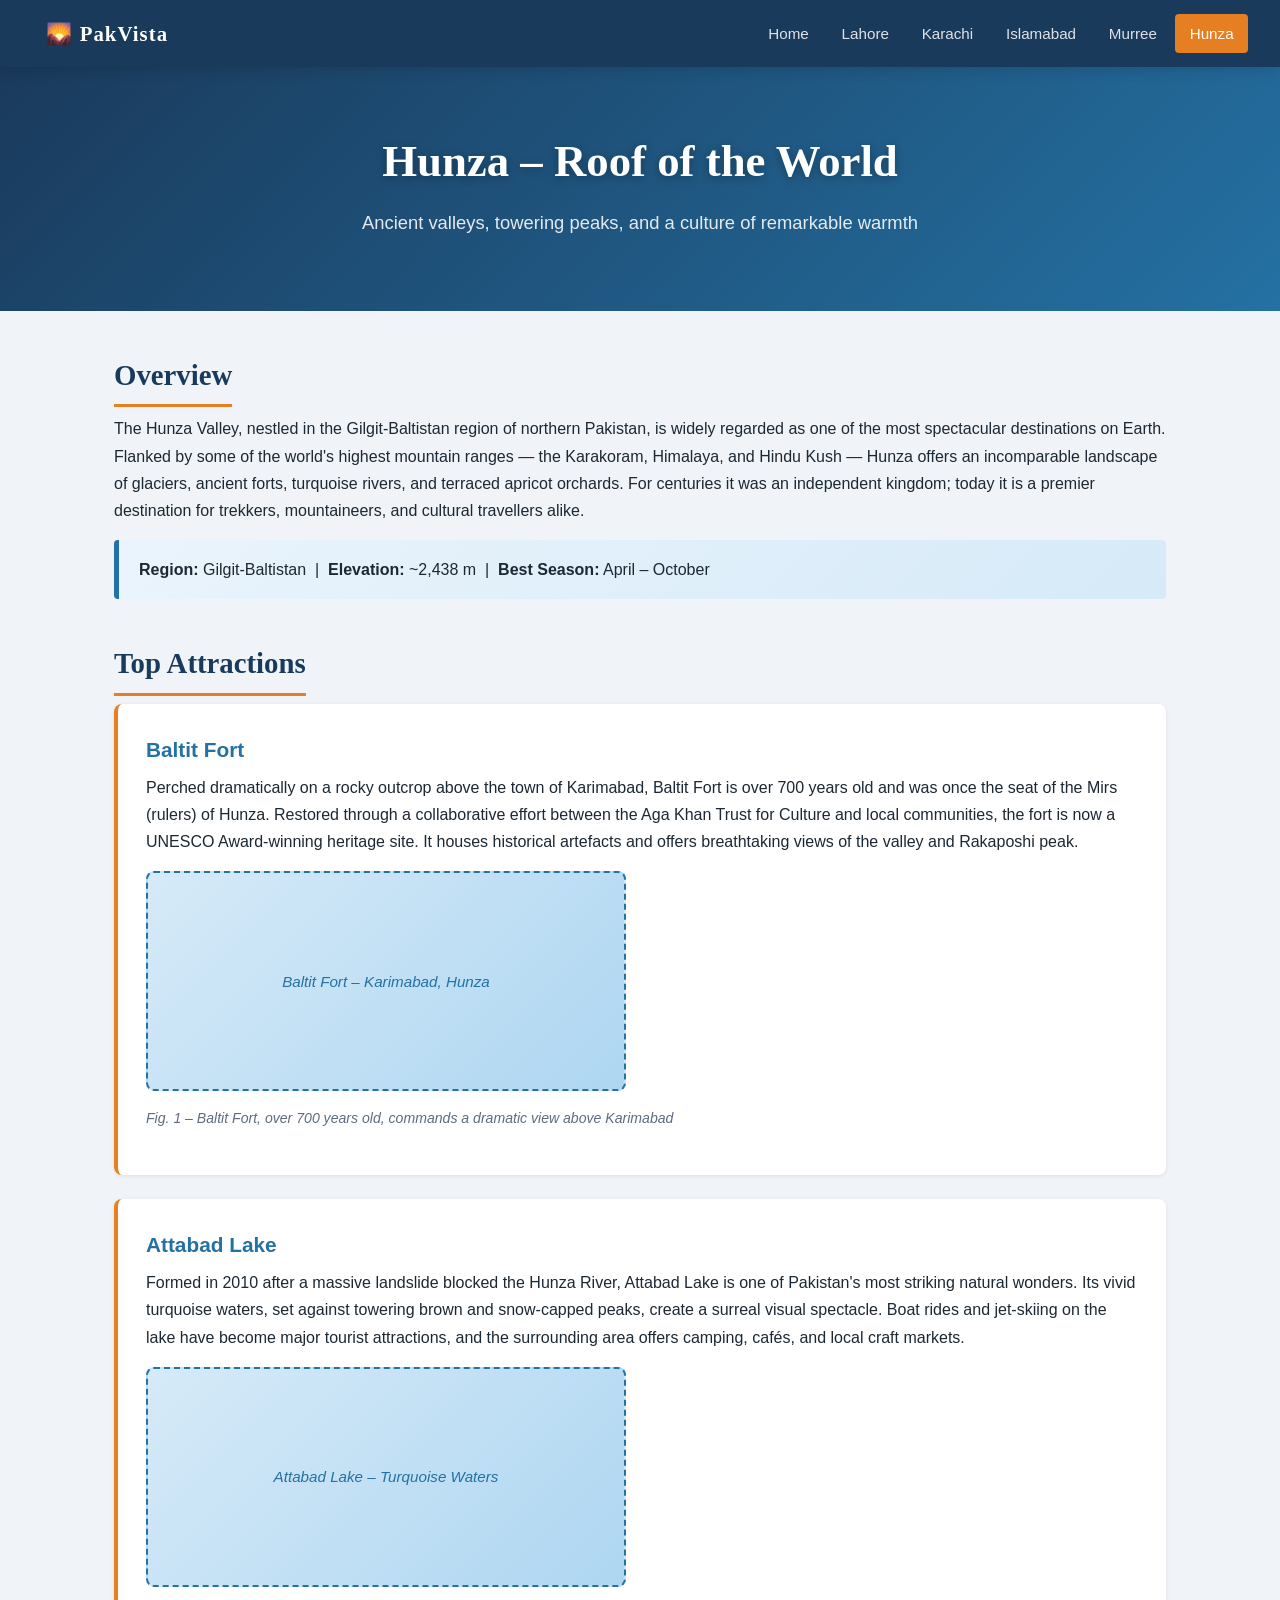
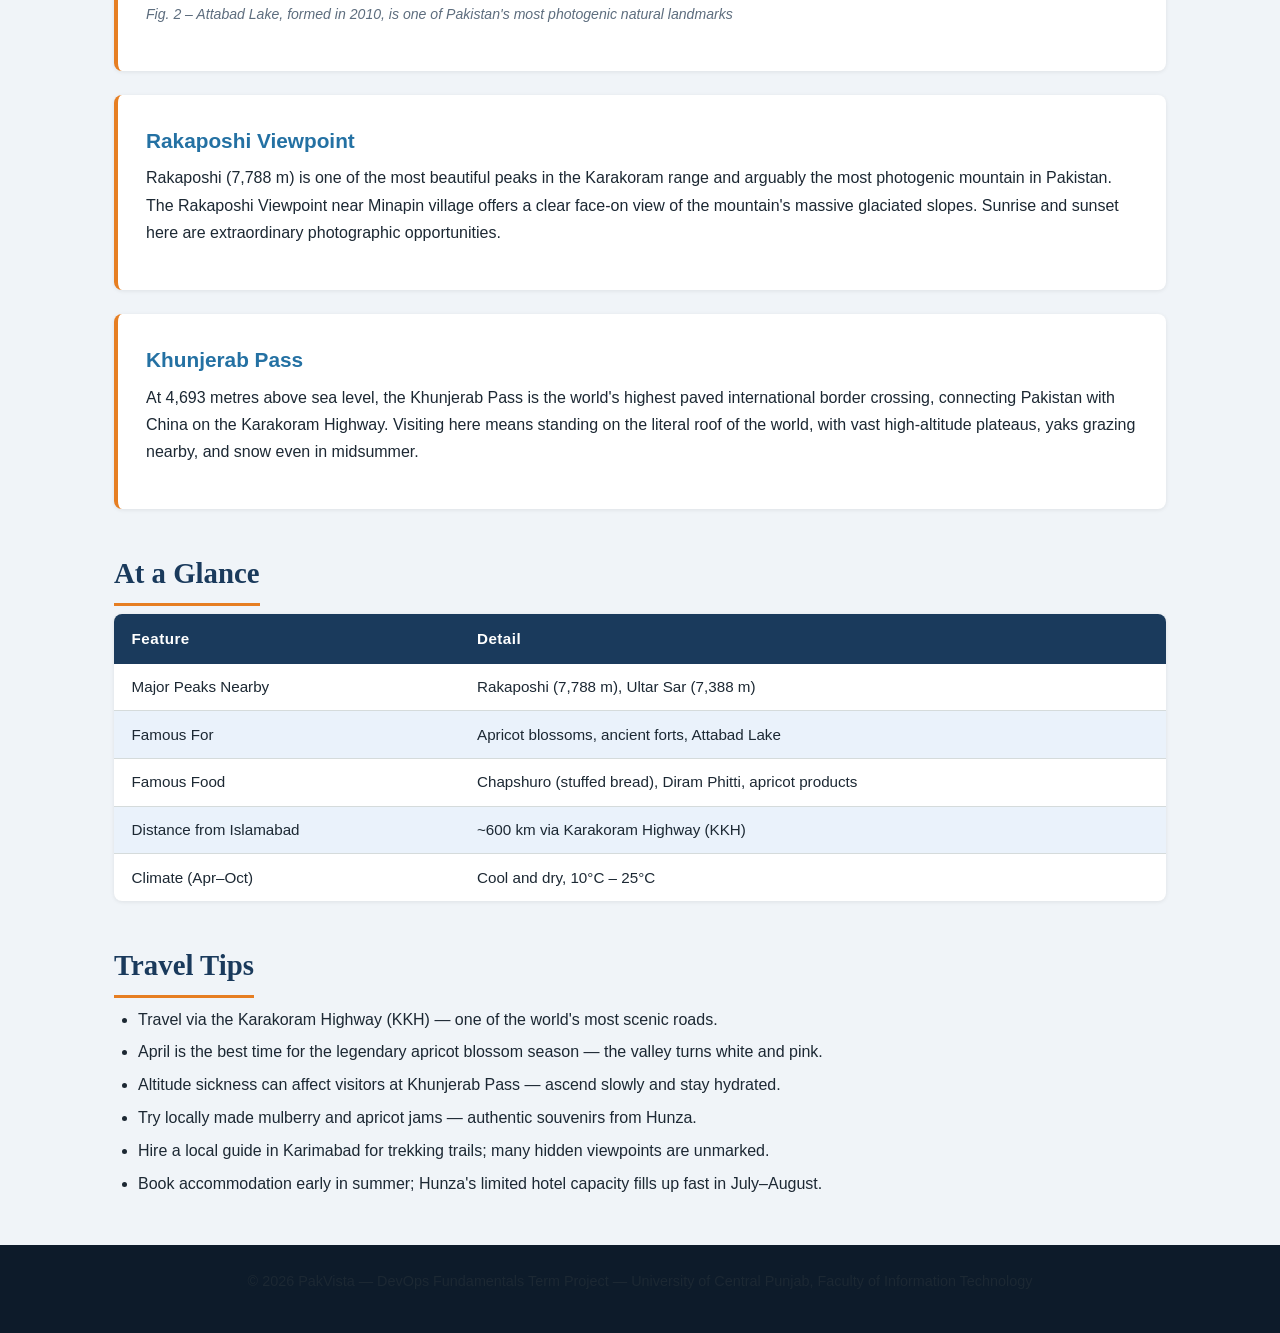
==== hunza.html @ dbedfa0e "Initial Commit" ====
<!DOCTYPE html>
<html lang="en">
<head>
  <meta charset="UTF-8">
  <meta name="viewport" content="width=device-width, initial-scale=1.0">
  <meta name="description" content="Explore Hunza Valley – Pakistan's crown jewel in Gilgit-Baltistan. Discover the Karakoram peaks, ancient forts, and apricot blossoms.">
  <title>Hunza – PakVista</title>
  <link rel="stylesheet" href="style.css">
</head>
<body>

  <nav class="nav-bar">
    <a href="index.html" class="nav-brand">🌄 PakVista</a>
    <a href="index.html">Home</a>
    <a href="lahore.html">Lahore</a>
    <a href="karachi.html">Karachi</a>
    <a href="islamabad.html">Islamabad</a>
    <a href="murree.html">Murree</a>
    <a href="hunza.html" class="active">Hunza</a>
  </nav>

  <header class="page-header">
    <h1>Hunza – Roof of the World</h1>
    <p class="tagline">Ancient valleys, towering peaks, and a culture of remarkable warmth</p>
  </header>

  <main>

    <section id="overview">
      <h2>Overview</h2>
      <p>
        The Hunza Valley, nestled in the Gilgit-Baltistan region of northern Pakistan, is widely
        regarded as one of the most spectacular destinations on Earth. Flanked by some of the
        world's highest mountain ranges — the Karakoram, Himalaya, and Hindu Kush — Hunza
        offers an incomparable landscape of glaciers, ancient forts, turquoise rivers, and
        terraced apricot orchards. For centuries it was an independent kingdom; today it is
        a premier destination for trekkers, mountaineers, and cultural travellers alike.
      </p>
      <div class="highlight-box">
        <strong>Region:</strong> Gilgit-Baltistan &nbsp;|&nbsp;
        <strong>Elevation:</strong> ~2,438 m &nbsp;|&nbsp;
        <strong>Best Season:</strong> April – October
      </div>
    </section>

    <section id="attractions">
      <h2>Top Attractions</h2>

      <article id="baltit-fort">
        <h3>Baltit Fort</h3>
        <p>
          Perched dramatically on a rocky outcrop above the town of Karimabad, Baltit Fort is
          over 700 years old and was once the seat of the Mirs (rulers) of Hunza. Restored
          through a collaborative effort between the Aga Khan Trust for Culture and local
          communities, the fort is now a UNESCO Award-winning heritage site. It houses
          historical artefacts and offers breathtaking views of the valley and Rakaposhi peak.
        </p>
        <figure>
          <div class="img-placeholder" aria-label="Baltit Fort on a rocky hill above Karimabad with Karakoram mountains behind">
            Baltit Fort – Karimabad, Hunza
          </div>
          <figcaption>Fig. 1 – Baltit Fort, over 700 years old, commands a dramatic view above Karimabad</figcaption>
        </figure>
      </article>

      <article id="attabad-lake">
        <h3>Attabad Lake</h3>
        <p>
          Formed in 2010 after a massive landslide blocked the Hunza River, Attabad Lake is
          one of Pakistan's most striking natural wonders. Its vivid turquoise waters, set
          against towering brown and snow-capped peaks, create a surreal visual spectacle.
          Boat rides and jet-skiing on the lake have become major tourist attractions, and the
          surrounding area offers camping, cafés, and local craft markets.
        </p>
        <figure>
          <div class="img-placeholder" aria-label="Attabad Lake with brilliant turquoise water surrounded by mountain cliffs">
            Attabad Lake – Turquoise Waters
          </div>
          <figcaption>Fig. 2 – Attabad Lake, formed in 2010, is one of Pakistan's most photogenic natural landmarks</figcaption>
        </figure>
      </article>

      <article id="rakaposhi-viewpoint">
        <h3>Rakaposhi Viewpoint</h3>
        <p>
          Rakaposhi (7,788 m) is one of the most beautiful peaks in the Karakoram range and
          arguably the most photogenic mountain in Pakistan. The Rakaposhi Viewpoint near
          Minapin village offers a clear face-on view of the mountain's massive glaciated
          slopes. Sunrise and sunset here are extraordinary photographic opportunities.
        </p>
      </article>

      <article id="khunjerab-pass">
        <h3>Khunjerab Pass</h3>
        <p>
          At 4,693 metres above sea level, the Khunjerab Pass is the world's highest paved
          international border crossing, connecting Pakistan with China on the Karakoram
          Highway. Visiting here means standing on the literal roof of the world, with vast
          high-altitude plateaus, yaks grazing nearby, and snow even in midsummer.
        </p>
      </article>
    </section>

    <section id="highlights-table">
      <h2>At a Glance</h2>
      <table>
        <thead>
          <tr><th>Feature</th><th>Detail</th></tr>
        </thead>
        <tbody>
          <tr><td>Major Peaks Nearby</td><td>Rakaposhi (7,788 m), Ultar Sar (7,388 m)</td></tr>
          <tr><td>Famous For</td><td>Apricot blossoms, ancient forts, Attabad Lake</td></tr>
          <tr><td>Famous Food</td><td>Chapshuro (stuffed bread), Diram Phitti, apricot products</td></tr>
          <tr><td>Distance from Islamabad</td><td>~600 km via Karakoram Highway (KKH)</td></tr>
          <tr><td>Climate (Apr–Oct)</td><td>Cool and dry, 10°C – 25°C</td></tr>
        </tbody>
      </table>
    </section>

    <section id="travel-tips">
      <h2>Travel Tips</h2>
      <ul>
        <li>Travel via the Karakoram Highway (KKH) — one of the world's most scenic roads.</li>
        <li>April is the best time for the legendary apricot blossom season — the valley turns white and pink.</li>
        <li>Altitude sickness can affect visitors at Khunjerab Pass — ascend slowly and stay hydrated.</li>
        <li>Try locally made mulberry and apricot jams — authentic souvenirs from Hunza.</li>
        <li>Hire a local guide in Karimabad for trekking trails; many hidden viewpoints are unmarked.</li>
        <li>Book accommodation early in summer; Hunza's limited hotel capacity fills up fast in July–August.</li>
      </ul>
    </section>

  </main>

  <footer>
    <p>
      &copy; 2026 PakVista &mdash; DevOps Fundamentals Term Project &mdash;
      University of Central Punjab, Faculty of Information Technology
    </p>
  </footer>

</body>
</html>
---- style.css ----
/* ============================================================
   PakVista – Shared Stylesheet
   All pages must link to this file. Do NOT create separate CSS files.
   Inline <style> blocks are allowed only for minor page-specific overrides.
   ============================================================ */

/* ── CSS Custom Properties (Design Tokens) ─────────────────── */
:root {
  --color-primary:      #1a3a5c;
  --color-secondary:    #2471a3;
  --color-accent:       #e67e22;
  --color-accent-dark:  #ca6f1e;
  --color-bg:           #f0f4f8;
  --color-surface:      #ffffff;
  --color-text:         #1c2833;
  --color-text-muted:   #5d6d7e;
  --color-border:       #d5dbdb;
  --color-white:        #ffffff;
  --color-footer-bg:    #0d1b2a;

  --font-main:    'Segoe UI', Tahoma, Geneva, Verdana, sans-serif;
  --font-heading: Georgia, 'Times New Roman', serif;

  --shadow-sm:  0 1px 4px rgba(0, 0, 0, 0.08);
  --shadow-md:  0 4px 12px rgba(0, 0, 0, 0.12);
  --shadow-lg:  0 8px 24px rgba(0, 0, 0, 0.15);

  --radius-sm: 4px;
  --radius-md: 8px;
  --radius-lg: 16px;

  --transition: 0.25s ease;
}

/* ── Reset & Base ───────────────────────────────────────────── */
*, *::before, *::after {
  box-sizing: border-box;
  margin: 0;
  padding: 0;
}

body {
  font-family: var(--font-main);
  background-color: var(--color-bg);
  color: var(--color-text);
  line-height: 1.7;
  font-size: 1rem;
}

/* ── Typography ─────────────────────────────────────────────── */
h1 {
  font-family: var(--font-heading);
  font-size: 2.4rem;
  color: var(--color-primary);
  margin-bottom: 0.5rem;
}
h2 {
  font-family: var(--font-heading);
  font-size: 1.8rem;
  color: var(--color-primary);
  margin-bottom: 0.5rem;
  border-bottom: 3px solid var(--color-accent);
  padding-bottom: 0.3rem;
  display: inline-block;
}
h3 {
  font-size: 1.3rem;
  color: var(--color-secondary);
  margin-bottom: 0.4rem;
}
p {
  margin-bottom: 1rem;
  color: var(--color-text);
}
a {
  color: var(--color-secondary);
  text-decoration: none;
  transition: color var(--transition);
}
a:hover {
  color: var(--color-accent);
  text-decoration: underline;
}
ul, ol {
  padding-left: 1.5rem;
  margin-bottom: 1rem;
}
li {
  margin-bottom: 0.35rem;
}

/* ── Navigation Bar ─────────────────────────────────────────── */
.nav-bar {
  background-color: var(--color-primary);
  display: flex;
  align-items: center;
  flex-wrap: wrap;
  gap: 0.25rem;
  padding: 0.6rem 2rem;
  box-shadow: var(--shadow-md);
  position: sticky;
  top: 0;
  z-index: 100;
}
.nav-bar .nav-brand {
  font-family: var(--font-heading);
  font-size: 1.3rem;
  color: var(--color-white);
  font-weight: 700;
  letter-spacing: 0.05em;
  margin-right: auto;
  text-decoration: none;
}
.nav-bar a {
  color: rgba(255, 255, 255, 0.85);
  font-weight: 500;
  font-size: 0.95rem;
  padding: 0.4rem 0.9rem;
  border-radius: var(--radius-sm);
  transition: background var(--transition), color var(--transition);
  text-decoration: none;
}
.nav-bar a:hover,
.nav-bar a.active {
  background-color: var(--color-accent);
  color: var(--color-white);
  text-decoration: none;
}

/* ── Header / Hero ──────────────────────────────────────────── */
header.page-header {
  background: linear-gradient(135deg, var(--color-primary) 0%, var(--color-secondary) 100%);
  color: var(--color-white);
  padding: 3.5rem 2rem;
  text-align: center;
}
header.page-header h1 {
  color: var(--color-white);
  font-size: 2.8rem;
  text-shadow: 0 2px 8px rgba(0, 0, 0, 0.3);
}
header.page-header p.tagline {
  font-size: 1.15rem;
  color: rgba(255, 255, 255, 0.88);
  margin-top: 0.5rem;
}

/* ── Main Content ───────────────────────────────────────────── */
main {
  max-width: 1100px;
  margin: 2.5rem auto;
  padding: 0 1.5rem;
}

section {
  margin-bottom: 2.5rem;
}

article {
  background: var(--color-surface);
  border-radius: var(--radius-md);
  padding: 1.75rem;
  box-shadow: var(--shadow-sm);
  margin-bottom: 1.5rem;
  border-left: 4px solid var(--color-accent);
  transition: box-shadow var(--transition);
}
article:hover {
  box-shadow: var(--shadow-md);
}

/* ── Tables ─────────────────────────────────────────────────── */
table {
  width: 100%;
  border-collapse: collapse;
  margin-bottom: 1.5rem;
  background: var(--color-surface);
  border-radius: var(--radius-md);
  overflow: hidden;
  box-shadow: var(--shadow-sm);
}
th {
  background-color: var(--color-primary);
  color: var(--color-white);
  padding: 0.75rem 1.1rem;
  text-align: left;
  font-size: 0.95rem;
  letter-spacing: 0.03em;
}
td {
  padding: 0.65rem 1.1rem;
  border-bottom: 1px solid var(--color-border);
  font-size: 0.95rem;
}
tr:last-child td {
  border-bottom: none;
}
tr:nth-child(even) td {
  background-color: #eaf2fb;
}
tr:hover td {
  background-color: #d6eaf8;
}

/* ── Image Placeholder ──────────────────────────────────────── */
.img-placeholder {
  width: 100%;
  max-width: 480px;
  height: 220px;
  background: linear-gradient(135deg, #d6eaf8 0%, #aed6f1 100%);
  border: 2px dashed var(--color-secondary);
  border-radius: var(--radius-md);
  display: flex;
  align-items: center;
  justify-content: center;
  font-style: italic;
  color: var(--color-secondary);
  font-size: 0.95rem;
  margin: 1rem 0;
}

figure {
  margin: 1rem 0;
}
figcaption {
  font-size: 0.88rem;
  color: var(--color-text-muted);
  margin-top: 0.4rem;
  font-style: italic;
}

/* ── Info Cards (optional utility) ─────────────────────────── */
.card-grid {
  display: grid;
  grid-template-columns: repeat(auto-fit, minmax(260px, 1fr));
  gap: 1.25rem;
  margin-top: 1.25rem;
}
.card {
  background: var(--color-surface);
  border-radius: var(--radius-md);
  padding: 1.5rem;
  box-shadow: var(--shadow-sm);
  border-top: 4px solid var(--color-accent);
  transition: transform var(--transition), box-shadow var(--transition);
}
.card:hover {
  transform: translateY(-3px);
  box-shadow: var(--shadow-md);
}
.card h3 {
  margin-bottom: 0.6rem;
}

/* ── Highlight Box ──────────────────────────────────────────── */
.highlight-box {
  background: linear-gradient(135deg, #eaf4fc 0%, #d6eaf8 100%);
  border-left: 5px solid var(--color-secondary);
  border-radius: var(--radius-sm);
  padding: 1rem 1.25rem;
  margin: 1rem 0;
  color: var(--color-text);
}

/* ── Footer ─────────────────────────────────────────────────── */
footer {
  background-color: var(--color-footer-bg);
  color: rgba(255, 255, 255, 0.75);
  text-align: center;
  padding: 1.5rem 1rem;
  margin-top: 3rem;
  font-size: 0.9rem;
}
footer a {
  color: var(--color-accent);
}
footer a:hover {
  color: var(--color-accent-dark);
}

/* ── Responsive ─────────────────────────────────────────────── */
@media (max-width: 768px) {
  h1               { font-size: 1.8rem; }
  h2               { font-size: 1.4rem; }
  .nav-bar         { padding: 0.6rem 1rem; gap: 0.4rem; }
  .nav-bar .nav-brand { width: 100%; margin-bottom: 0.4rem; }
  header.page-header { padding: 2rem 1rem; }
  header.page-header h1 { font-size: 2rem; }
  main             { padding: 0 1rem; }
}
@media (max-width: 480px) {
  .nav-bar a       { font-size: 0.85rem; padding: 0.35rem 0.6rem; }
  .card-grid       { grid-template-columns: 1fr; }
}
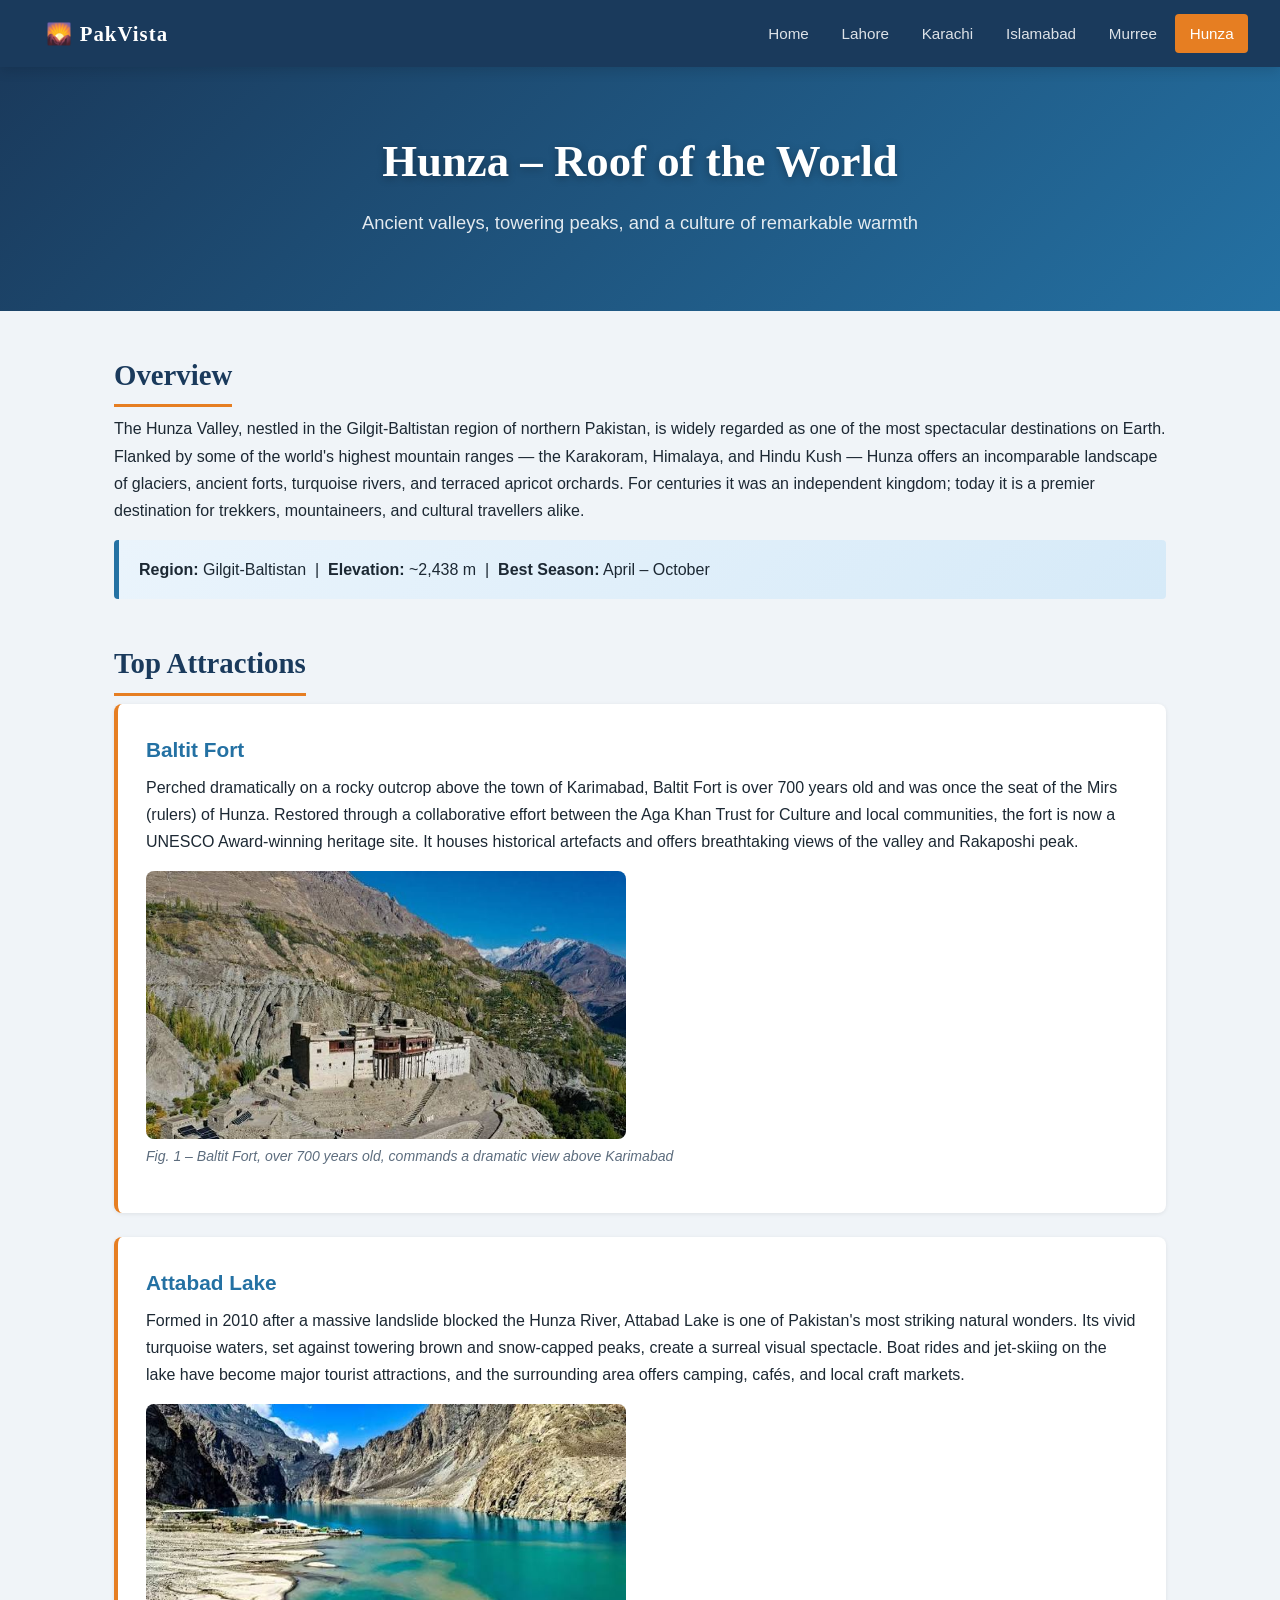
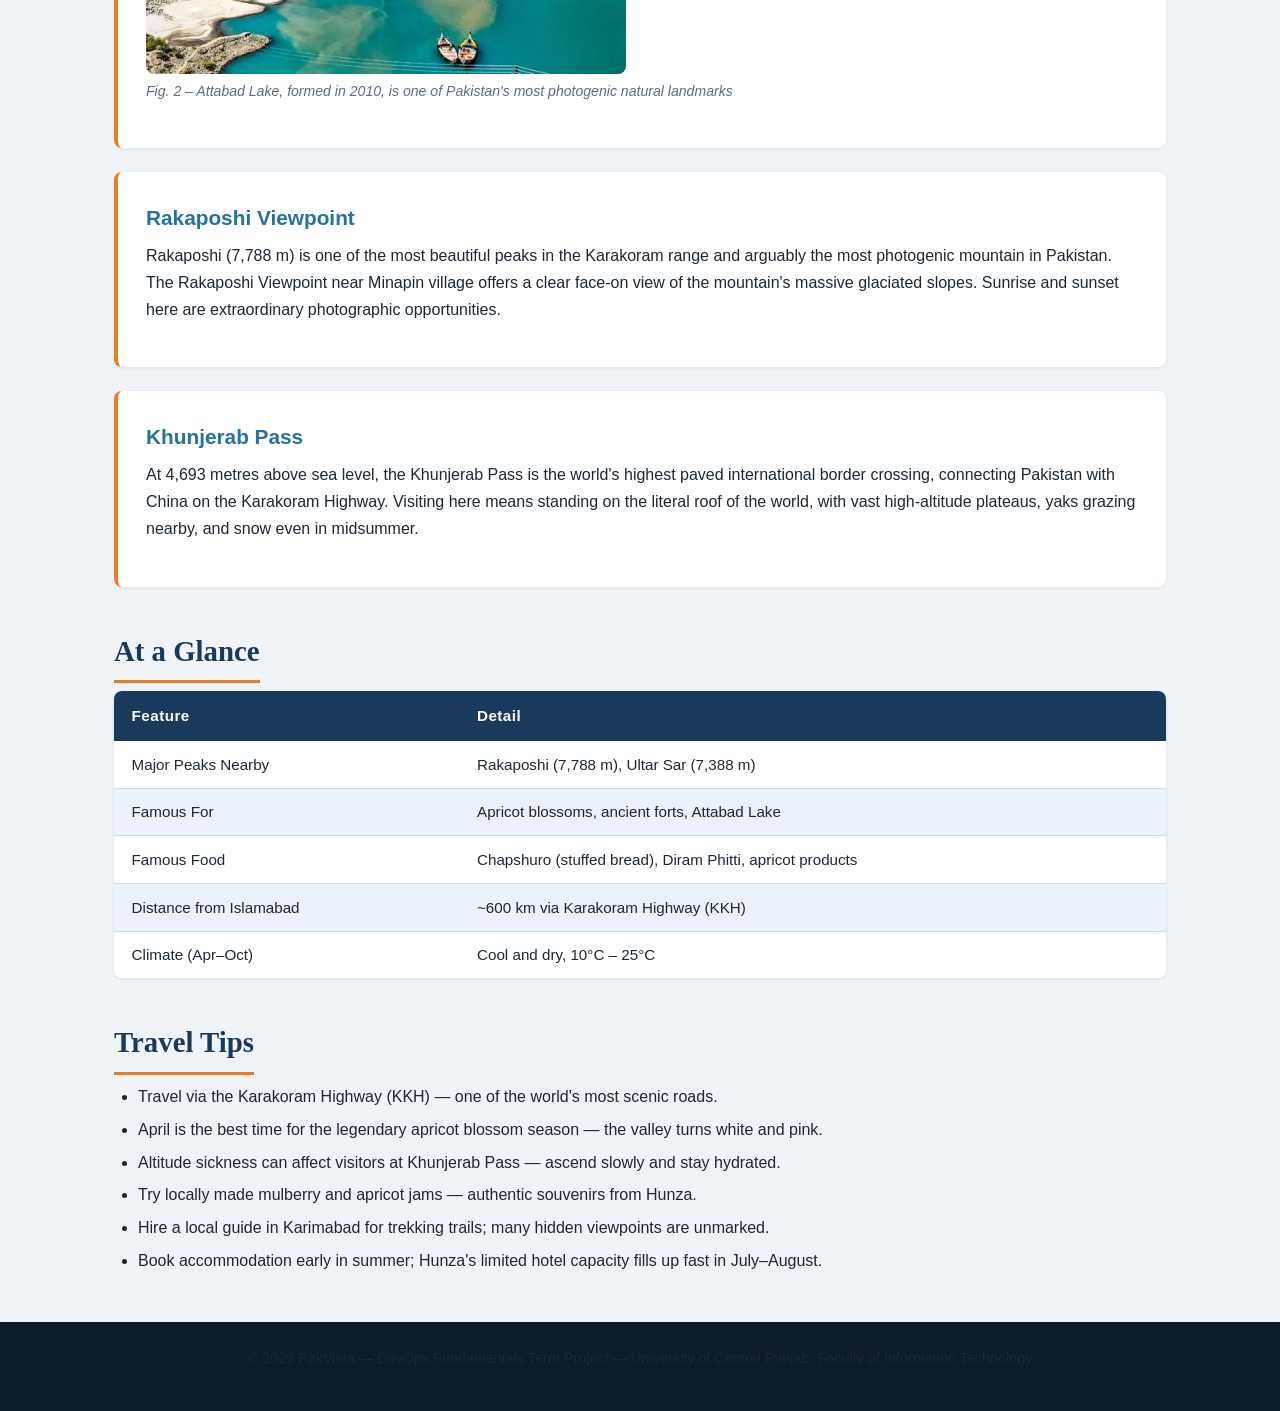
==== commit ac8d7e47: "Add real images for all destination pages and update Dockerfile" ====
--- a/hunza.html
+++ b/hunza.html
@@ -56,9 +56,9 @@
           historical artefacts and offers breathtaking views of the valley and Rakaposhi peak.
         </p>
         <figure>
-          <div class="img-placeholder" aria-label="Baltit Fort on a rocky hill above Karimabad with Karakoram mountains behind">
-            Baltit Fort – Karimabad, Hunza
-          </div>
+          <img src="images/baltit-fort.jpg"
+               alt="Baltit Fort on a rocky hill above Karimabad with Karakoram mountains behind"
+               style="width:100%; max-width:480px; border-radius:8px; display:block;">
           <figcaption>Fig. 1 – Baltit Fort, over 700 years old, commands a dramatic view above Karimabad</figcaption>
         </figure>
       </article>
@@ -73,9 +73,9 @@
           surrounding area offers camping, cafés, and local craft markets.
         </p>
         <figure>
-          <div class="img-placeholder" aria-label="Attabad Lake with brilliant turquoise water surrounded by mountain cliffs">
-            Attabad Lake – Turquoise Waters
-          </div>
+          <img src="images/attabad-lake.jpg"
+               alt="Attabad Lake with brilliant turquoise water surrounded by mountain cliffs"
+               style="width:100%; max-width:480px; border-radius:8px; display:block;">
           <figcaption>Fig. 2 – Attabad Lake, formed in 2010, is one of Pakistan's most photogenic natural landmarks</figcaption>
         </figure>
       </article>
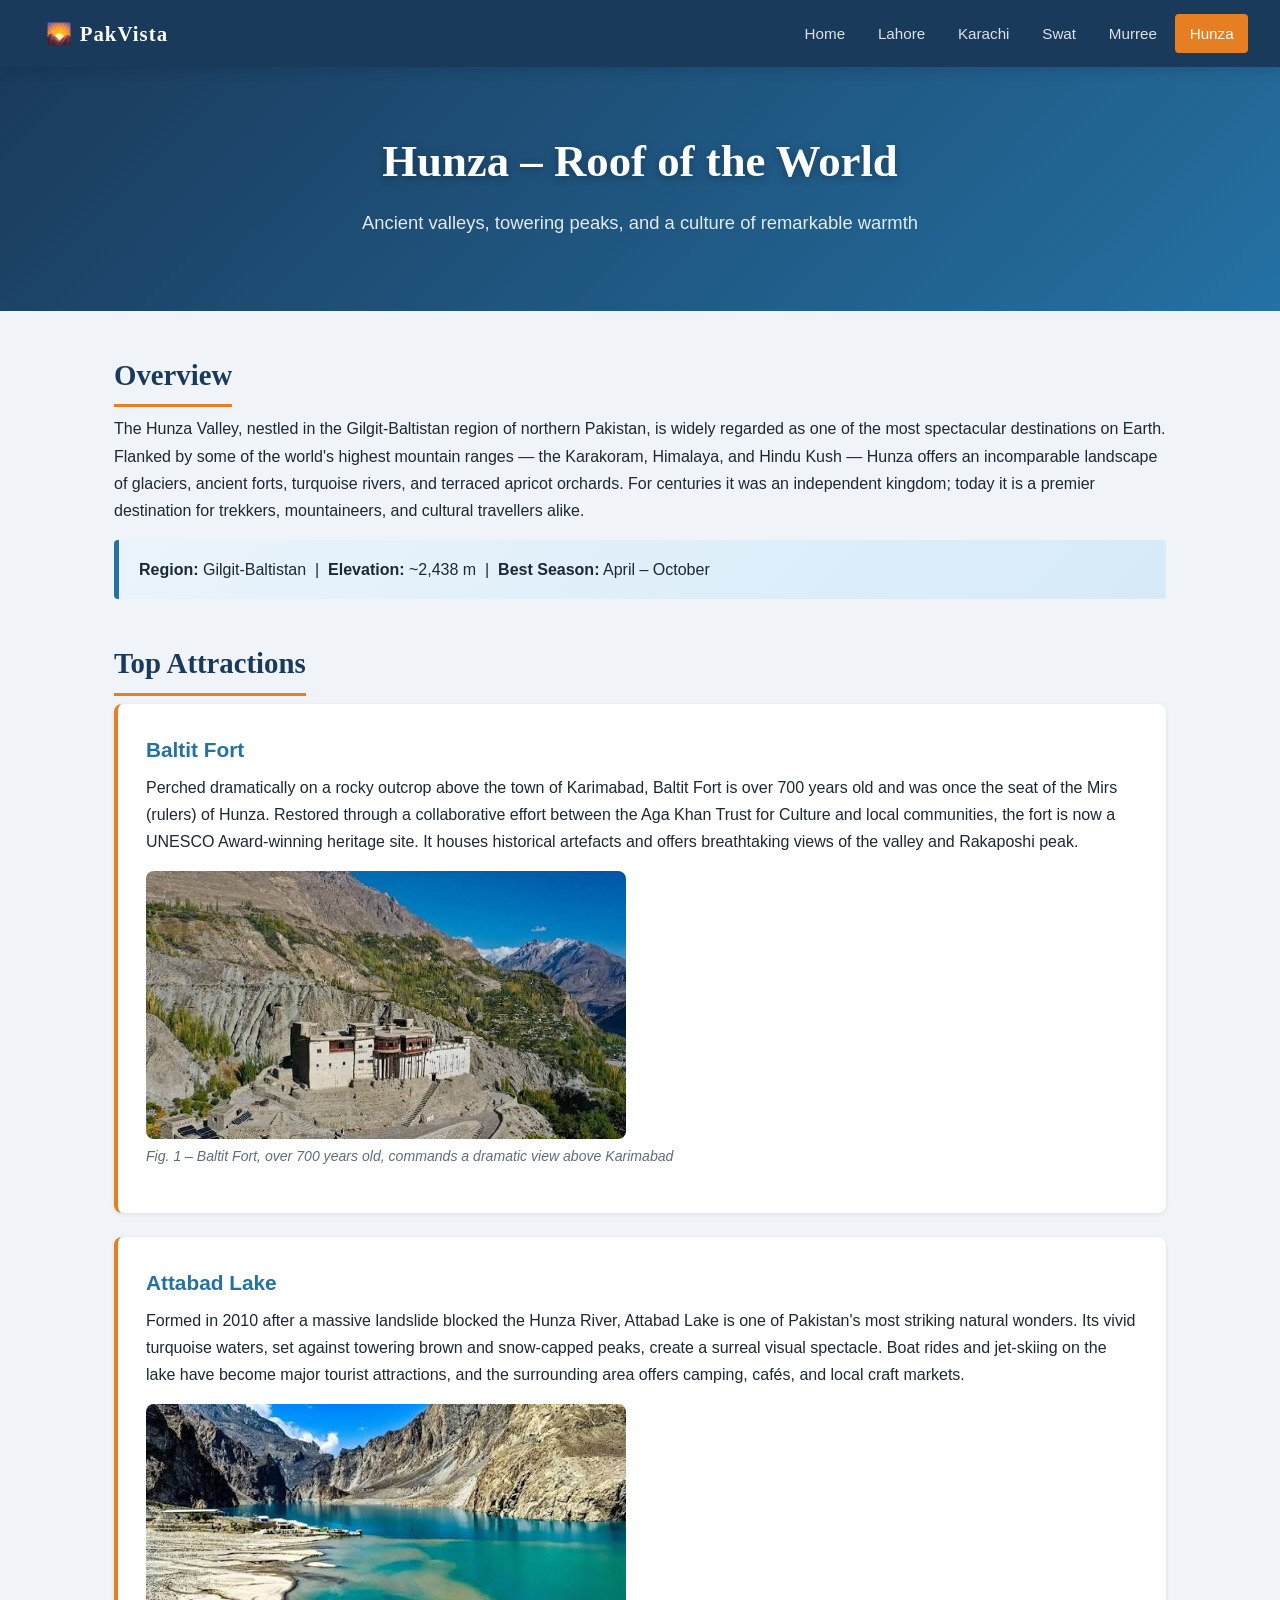
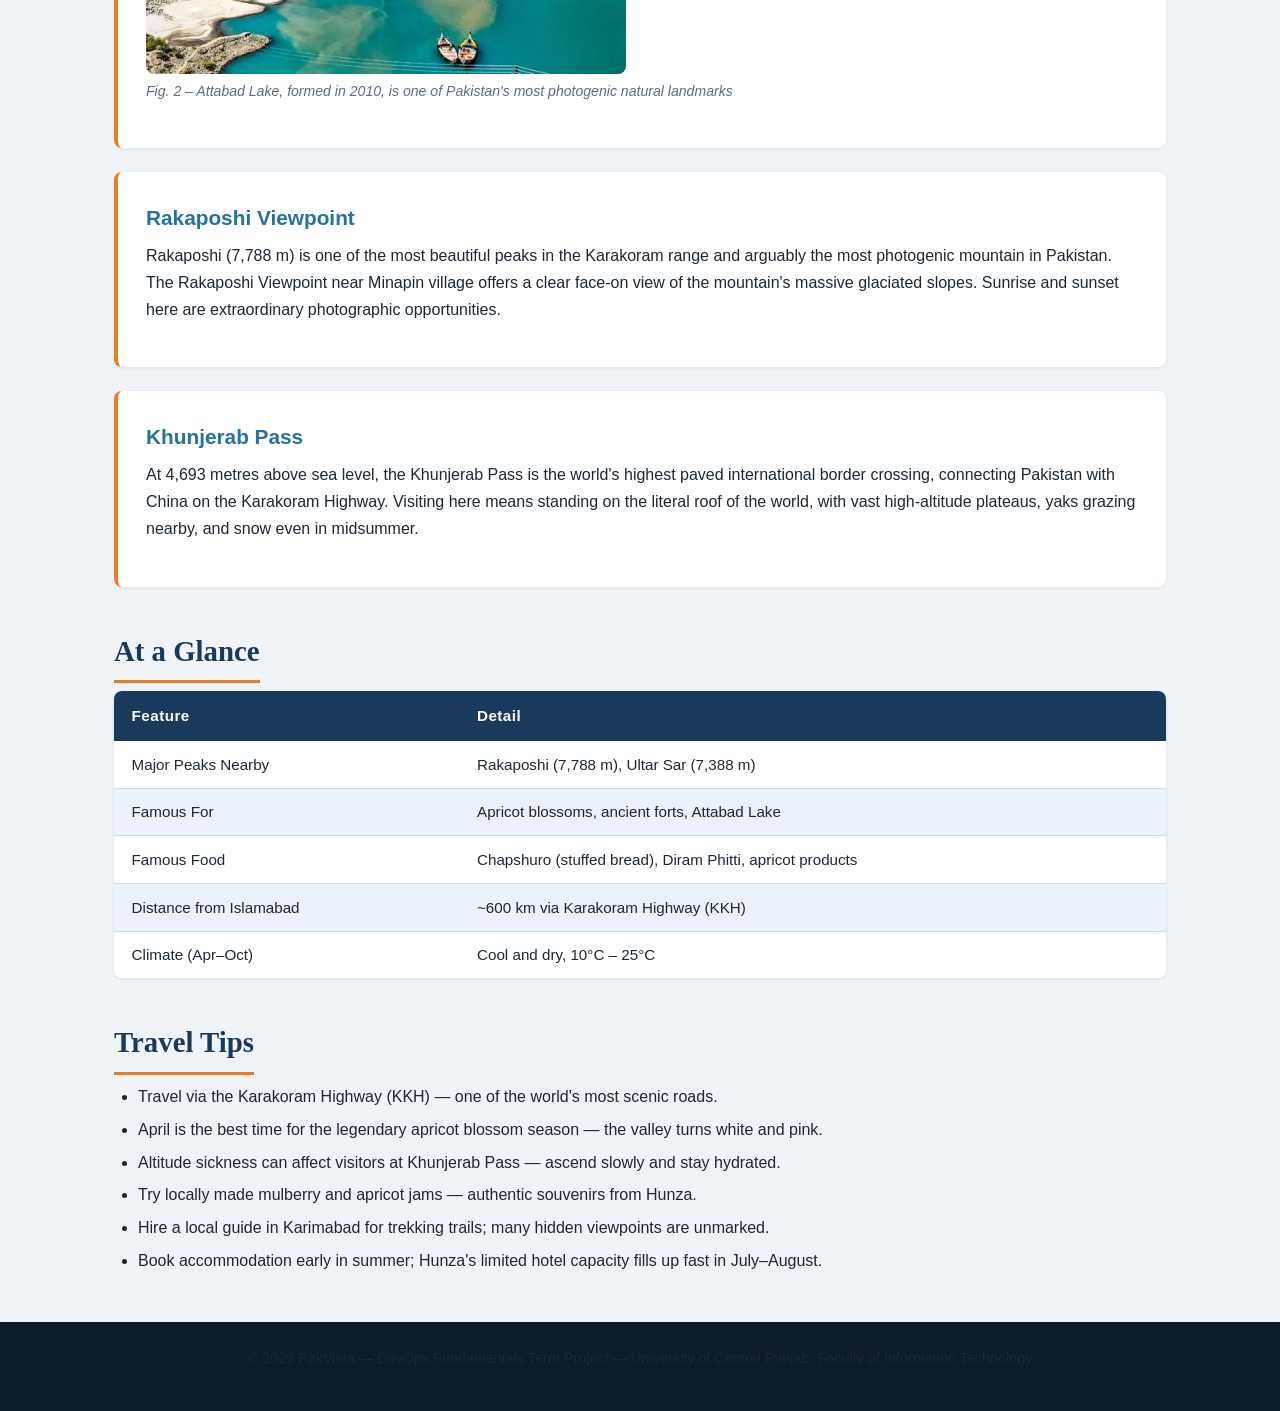
==== commit 700f00d8: "updated" ====
--- a/hunza.html
+++ b/hunza.html
@@ -14,7 +14,7 @@
     <a href="index.html">Home</a>
     <a href="lahore.html">Lahore</a>
     <a href="karachi.html">Karachi</a>
-    <a href="islamabad.html">Islamabad</a>
+    <a href="swat.html">Swat</a>
     <a href="murree.html">Murree</a>
     <a href="hunza.html" class="active">Hunza</a>
   </nav>
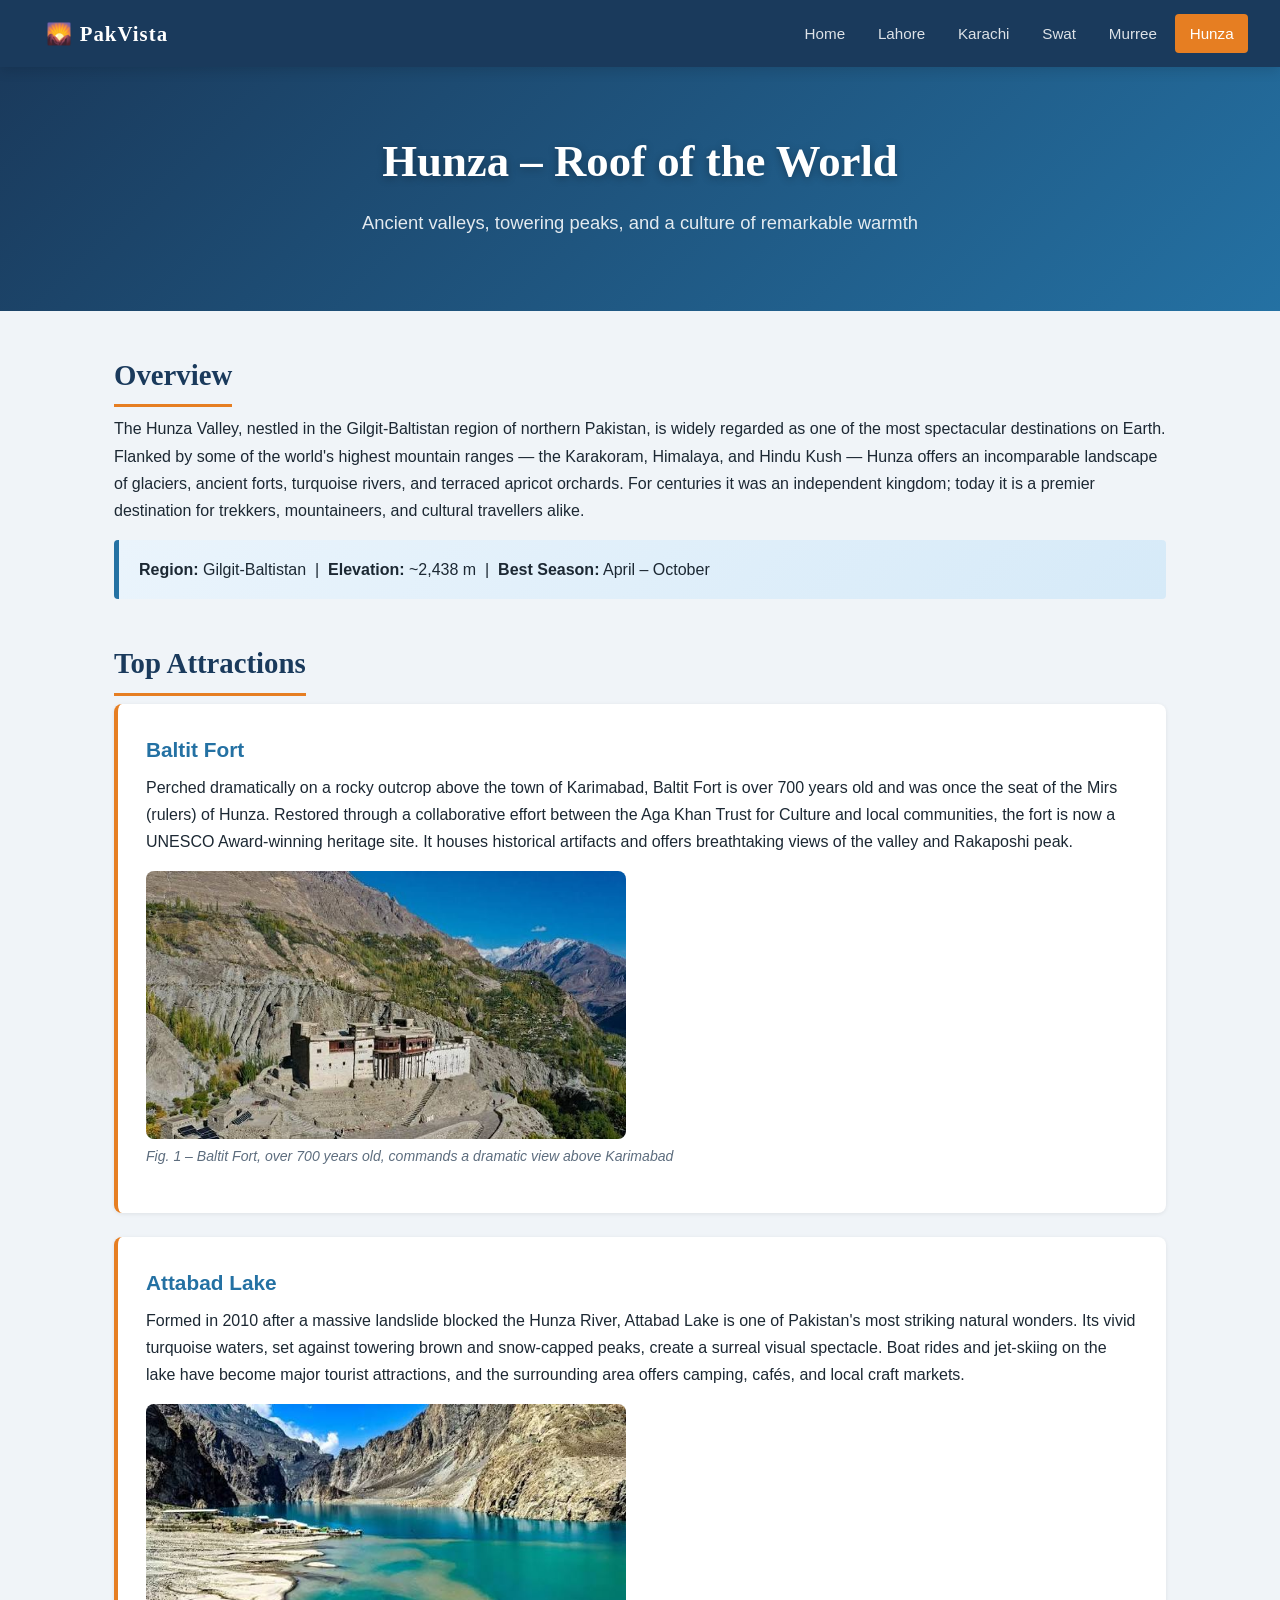
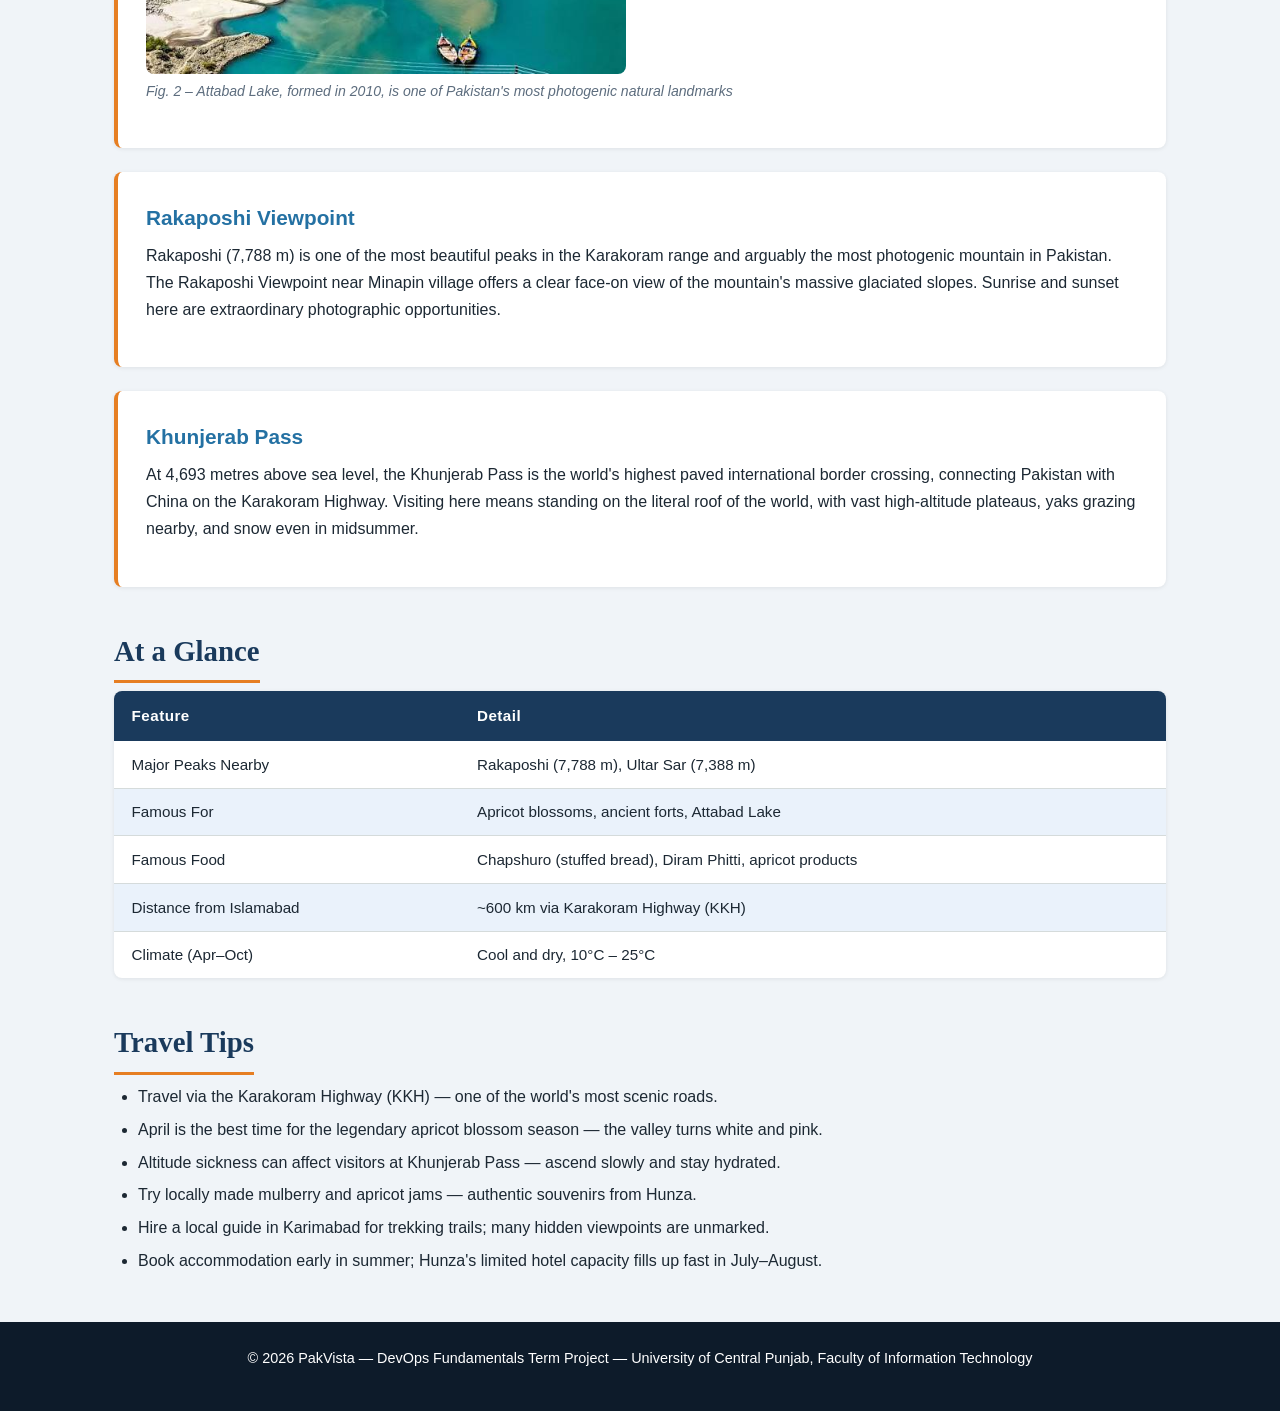
==== commit 5ae49622: "updated" ====
--- a/hunza.html
+++ b/hunza.html
@@ -53,7 +53,7 @@
           over 700 years old and was once the seat of the Mirs (rulers) of Hunza. Restored
           through a collaborative effort between the Aga Khan Trust for Culture and local
           communities, the fort is now a UNESCO Award-winning heritage site. It houses
-          historical artefacts and offers breathtaking views of the valley and Rakaposhi peak.
+          historical artifacts and offers breathtaking views of the valley and Rakaposhi peak.
         </p>
         <figure>
           <img src="images/baltit-fort.jpg"
--- a/style.css
+++ b/style.css
@@ -271,6 +271,9 @@
   margin-top: 3rem;
   font-size: 0.9rem;
 }
+footer p {
+  color: var(--color-white);
+}
 footer a {
   color: var(--color-accent);
 }
